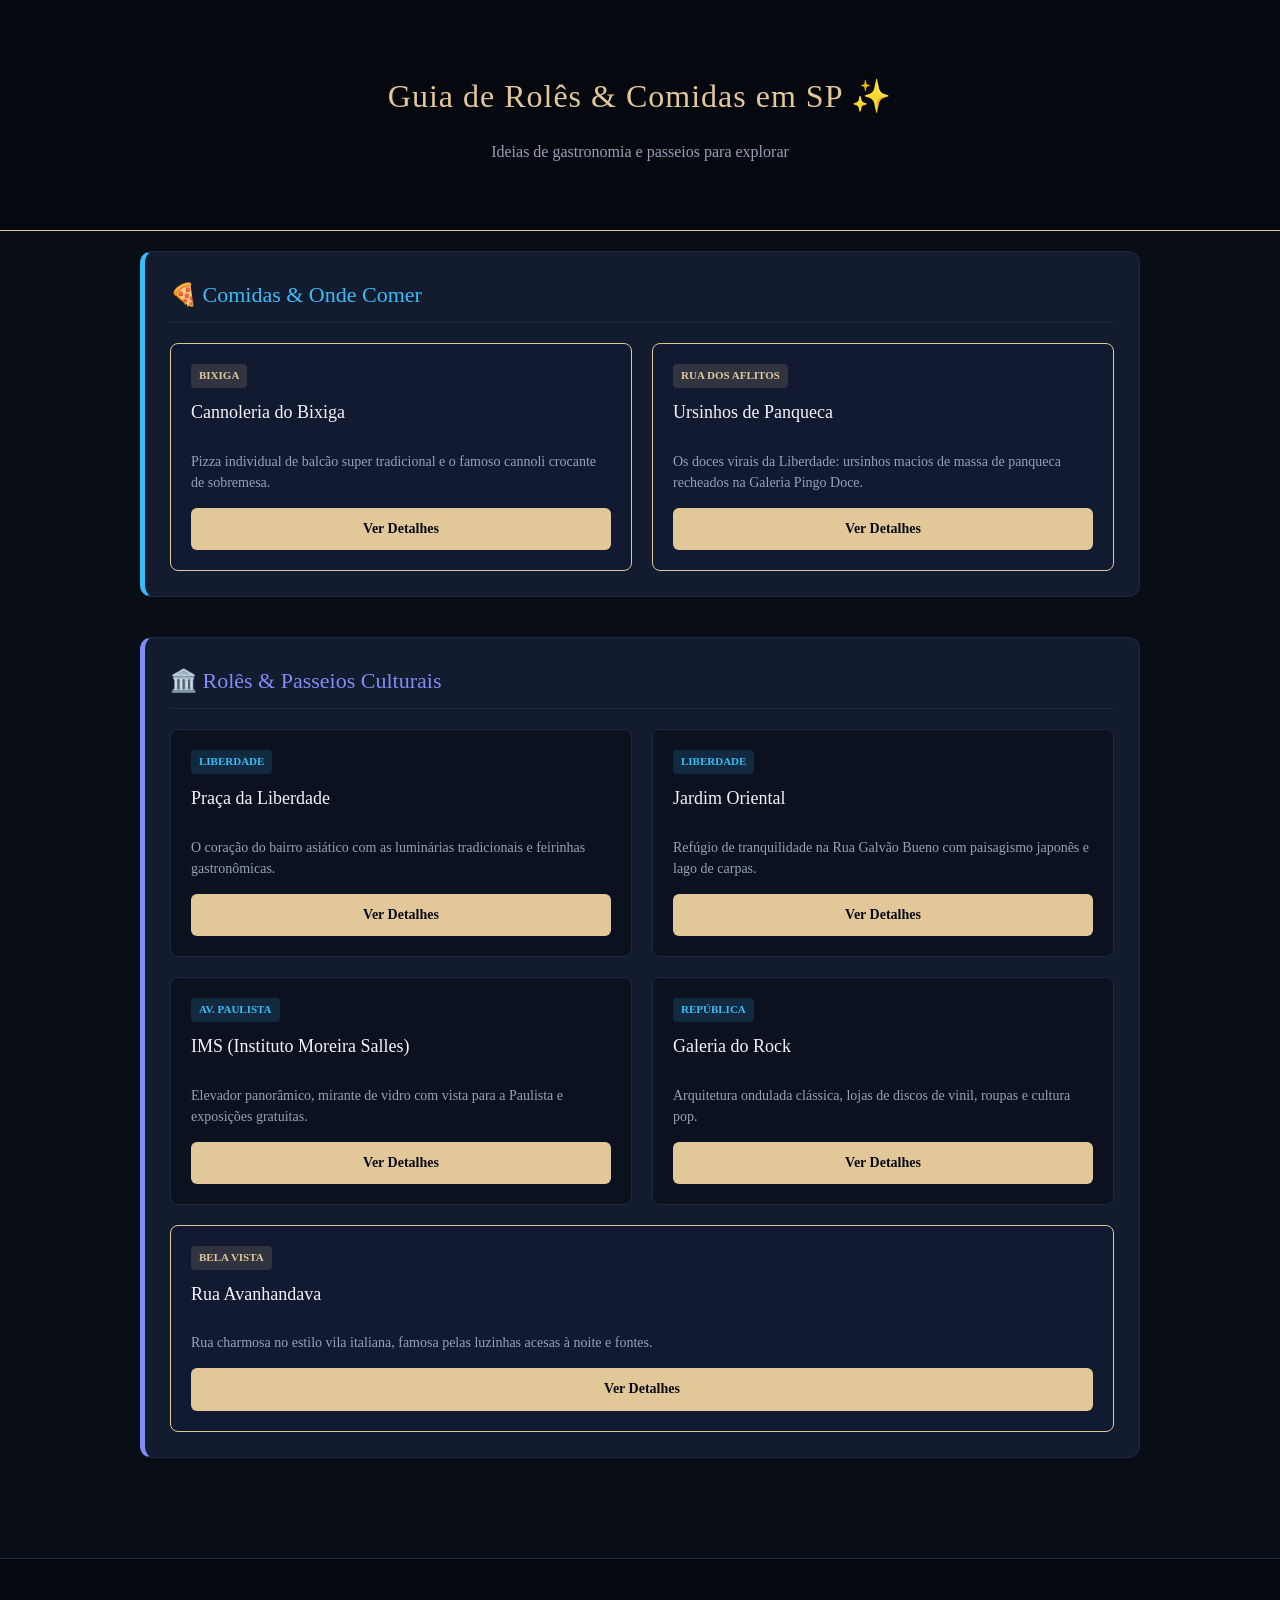
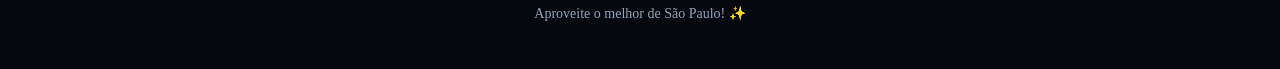
==== index.html @ a8e9c03f "Add files via upload" ====
<!DOCTYPE html>
<html lang="pt-BR">
<head>
    <meta charset="UTF-8">
    <meta name="viewport" content="width=device-width, initial-scale=1.0">
    <title>SP Ideas - Rolês & Comidas</title>
    <link rel="stylesheet" href="style.css">
</head>
<body>

    <header>
        <h1>Guia de Rolês & Comidas em SP ✨</h1>
        <p>Ideias de gastronomia e passeios para explorar</p>
    </header>

    <main class="container">
        
        <section class="secao-blocos comidas">
            <h2>🍕 Comidas & Onde Comer</h2>
            <div class="grade">
                
                <div class="card destaque">
                    <span class="etiqueta imperdivel">Bixiga</span>
                    <h3>Cannoleria do Bixiga</h3>
                    <p>Pizza individual de balcão super tradicional e o famoso cannoli crocante de sobremesa.</p>
                    <a href="cannoli.html" class="botao">Ver Detalhes</a>
                </div>

                <div class="card destaque">
                    <span class="etiqueta imperdivel">Rua dos Aflitos</span>
                    <h3>Ursinhos de Panqueca</h3>
                    <p>Os doces virais da Liberdade: ursinhos macios de massa de panqueca recheados na Galeria Pingo Doce.</p>
                    <a href="ursinhos.html" class="botao">Ver Detalhes</a>
                </div>

            </div>
        </section>

        <section class="secao-blocos passeios">
            <h2>🏛️ Rolês & Passeios Culturais</h2>
            <div class="grade">

                <div class="card">
                    <span class="etiqueta bairro">Liberdade</span>
                    <h3>Praça da Liberdade</h3>
                    <p>O coração do bairro asiático com as luminárias tradicionais e feirinhas gastronômicas.</p>
                    <a href="praca.html" class="botao">Ver Detalhes</a>
                </div>

                <div class="card">
                    <span class="etiqueta bairro">Liberdade</span>
                    <h3>Jardim Oriental</h3>
                    <p>Refúgio de tranquilidade na Rua Galvão Bueno com paisagismo japonês e lago de carpas.</p>
                    <a href="jardim.html" class="botao">Ver Detalhes</a>
                </div>

                <div class="card">
                    <span class="etiqueta bairro">Av. Paulista</span>
                    <h3>IMS (Instituto Moreira Salles)</h3>
                    <p>Elevador panorâmico, mirante de vidro com vista para a Paulista e exposições gratuitas.</p>
                    <a href="ims.html" class="botao">Ver Detalhes</a>
                </div>

                <div class="card">
                    <span class="etiqueta bairro">República</span>
                    <h3>Galeria do Rock</h3>
                    <p>Arquitetura ondulada clássica, lojas de discos de vinil, roupas e cultura pop.</p>
                    <a href="galeriarock.html" class="botao">Ver Detalhes</a>
                </div>

                <div class="card destaque">
                    <span class="etiqueta imperdivel">Bela Vista</span>
                    <h3>Rua Avanhandava</h3>
                    <p>Rua charmosa no estilo vila italiana, famosa pelas luzinhas acesas à noite e fontes.</p>
                    <a href="avanhandava.html" class="botao">Ver Detalhes</a>
                </div>

            </div>
        </section>

    </main>

    <footer>
        <p>Aproveite o melhor de São Paulo! ✨</p>
    </footer>

</body>
</html>
---- style.css ----
/* Palette: Laufey Midnight Blue & Vintage Aesthetics */
:root {
    --bg-deep: #090d16;        /* Midnight Blue super escuro */
    --bg-card: #131b2e;        /* Slate Blue escuro para as seções */
    --border-base: #1e2942;    /* Borda sutil */
    --text-main: #f1f5f9;      /* Creme/Branco suave */
    --text-muted: #94a3b8;    /* Cinza azulado */
    --accent-gold: #e2c799;    /* Ouro velho / Champanhe */
    
    /* Cores das Categoria */
    --cat-comida: #38bdf8;     /* Azul Sky */
    --cat-passeio: #818cf8;    /* Indigo */
    --cat-show: #60a5fa;       /* Azul Claro */
}

body {
    font-family: 'Segoe UI', Georgia, serif;
    margin: 0;
    padding: 0;
    background-color: var(--bg-deep);
    color: var(--text-main);
    line-height: 1.6;
}

header {
    background-color: #05080f;
    border-bottom: 1px solid var(--accent-gold);
    color: var(--text-main);
    text-align: center;
    padding: 50px 20px;
}

header h1 {
    font-weight: 300;
    letter-spacing: 1px;
    color: var(--accent-gold);
    margin-bottom: 8px;
}

header p {
    color: var(--text-muted);
    font-size: 16px;
}

.container {
    max-width: 1000px;
    margin: 0 auto;
    padding: 20px;
}

.secao-blocos {
    margin-bottom: 40px;
    background: var(--bg-card);
    padding: 25px;
    border-radius: 12px;
    border: 1px solid var(--border-base);
}

.secao-blocos h2 {
    border-bottom: 1px solid var(--border-base);
    padding-bottom: 10px;
    margin-top: 0;
    font-weight: 400;
    font-size: 22px;
}

/* Bordas temáticas por categoria */
.secao-blocos.comidas { border-left: 5px solid var(--cat-comida); }
.secao-blocos.comidas h2 { color: var(--cat-comida); }

.secao-blocos.passeios { border-left: 5px solid var(--cat-passeio); }
.secao-blocos.passeios h2 { color: var(--cat-passeio); }

.secao-blocos.shows { border-left: 5px solid var(--cat-show); }
.secao-blocos.shows h2 { color: var(--cat-show); }

.grade {
    display: flex;
    gap: 20px;
    flex-wrap: wrap;
    margin-top: 20px;
}

.card {
    background-color: #0b111e;
    border: 1px solid var(--border-base);
    border-radius: 8px;
    padding: 20px;
    flex: 1;
    min-width: 280px;
    display: flex;
    flex-direction: column;
    justify-content: space-between;
    position: relative;
}

.card.destaque {
    background-color: #111a30;
    border: 1px solid var(--accent-gold);
}

.card h3 {
    margin-top: 10px;
    margin-bottom: 10px;
    color: var(--text-main);
    font-size: 18px;
    font-weight: 500;
}

.card p {
    font-size: 14px;
    color: var(--text-muted);
    margin-bottom: 15px;
    line-height: 1.5;
}

.etiqueta {
    display: inline-block;
    font-size: 11px;
    font-weight: bold;
    padding: 3px 8px;
    border-radius: 4px;
    align-self: flex-start;
    text-transform: uppercase;
}

.etiqueta.bairro {
    background-color: rgba(56, 189, 248, 0.15);
    color: var(--cat-comida);
}

.etiqueta.imperdivel {
    background-color: rgba(226, 199, 153, 0.15);
    color: var(--accent-gold);
}

.botao {
    display: block;
    text-align: center;
    background-color: var(--accent-gold);
    color: #090d16;
    text-decoration: none;
    padding: 10px;
    border-radius: 6px;
    font-weight: bold;
    font-size: 14px;
    transition: 0.3s;
}

.botao:hover {
    background-color: #f3e5d0;
    transform: translateY(-2px);
}
/* Galeria de Fotos das Páginas Internas */
.galeria-fotos {
    display: grid;
    grid-template-columns: repeat(auto-fit, minmax(200px, 1fr));
    gap: 15px;
    margin: 20px 0;
}

.galeria-fotos img {
    width: 100%;
    height: 180px;
    object-fit: cover;
    border-radius: 8px;
    border: 1px solid var(--border-base);
    transition: transform 0.3s, border-color 0.3s;
}

.galeria-fotos img:hover {
    transform: scale(1.03);
    border-color: var(--accent-gold);
}
footer {
    text-align: center;
    padding: 30px;
    background-color: #05080f;
    color: var(--text-muted);
    font-size: 14px;
    border-top: 1px solid var(--border-base);
    margin-top: 40px;
}
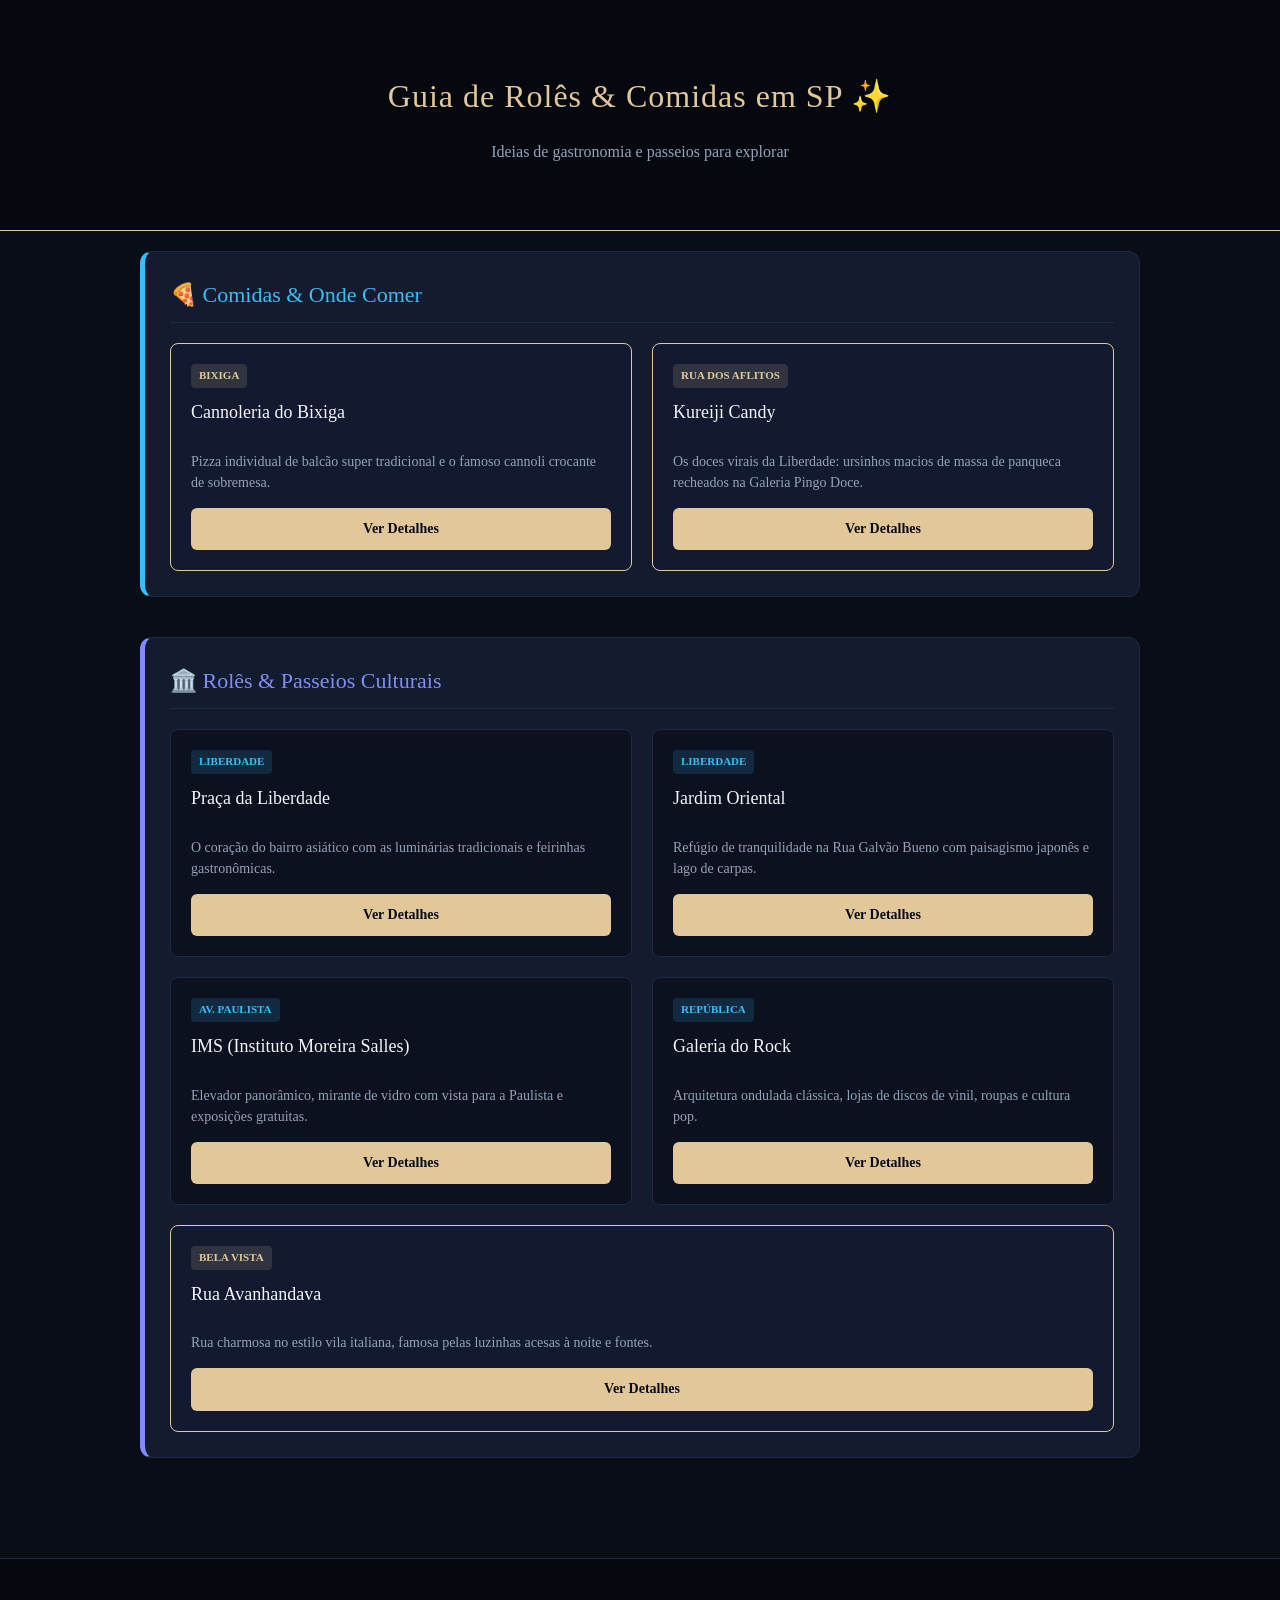
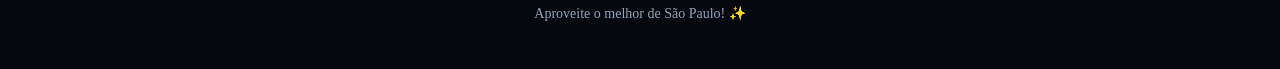
==== commit 5fefa442: "Add files via upload" ====
--- a/index.html
+++ b/index.html
@@ -28,7 +28,7 @@
 
                 <div class="card destaque">
                     <span class="etiqueta imperdivel">Rua dos Aflitos</span>
-                    <h3>Ursinhos de Panqueca</h3>
+                    <h3>Kureiji Candy</h3>
                     <p>Os doces virais da Liberdade: ursinhos macios de massa de panqueca recheados na Galeria Pingo Doce.</p>
                     <a href="ursinhos.html" class="botao">Ver Detalhes</a>
                 </div>
